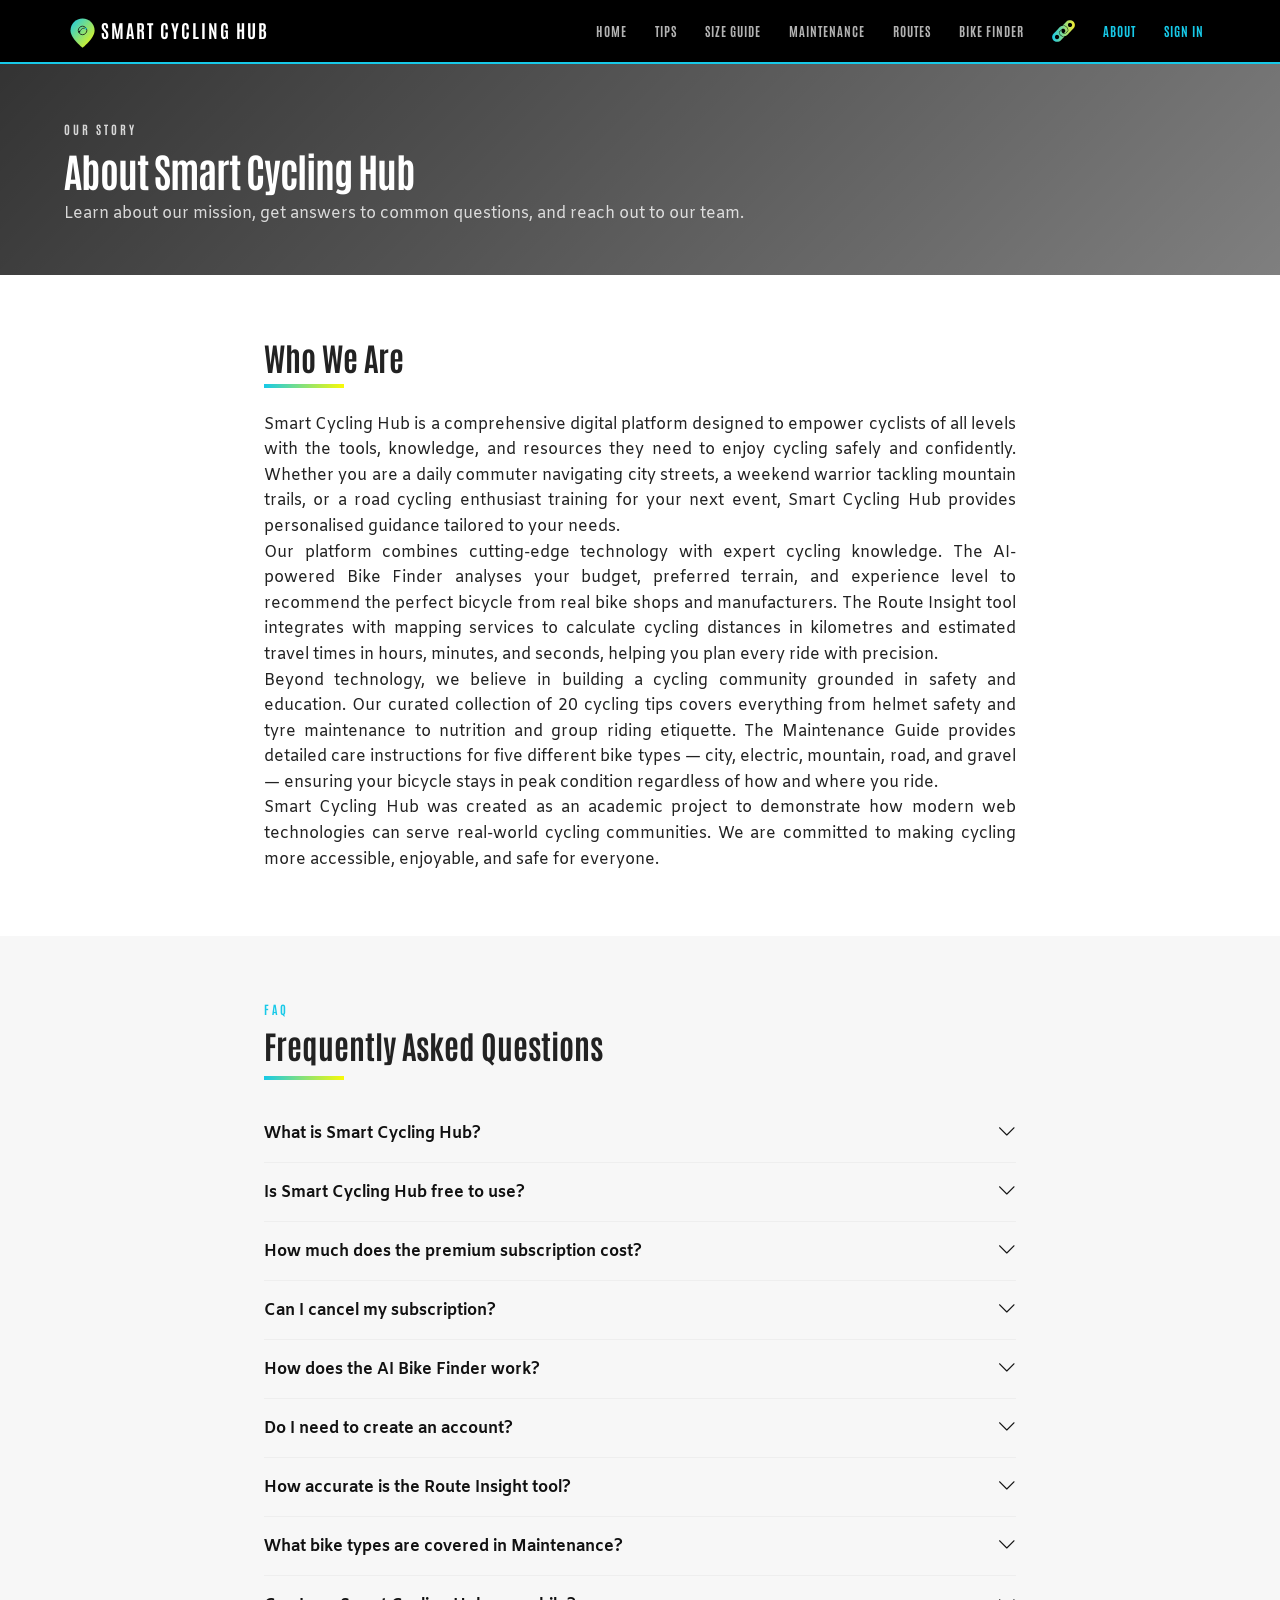
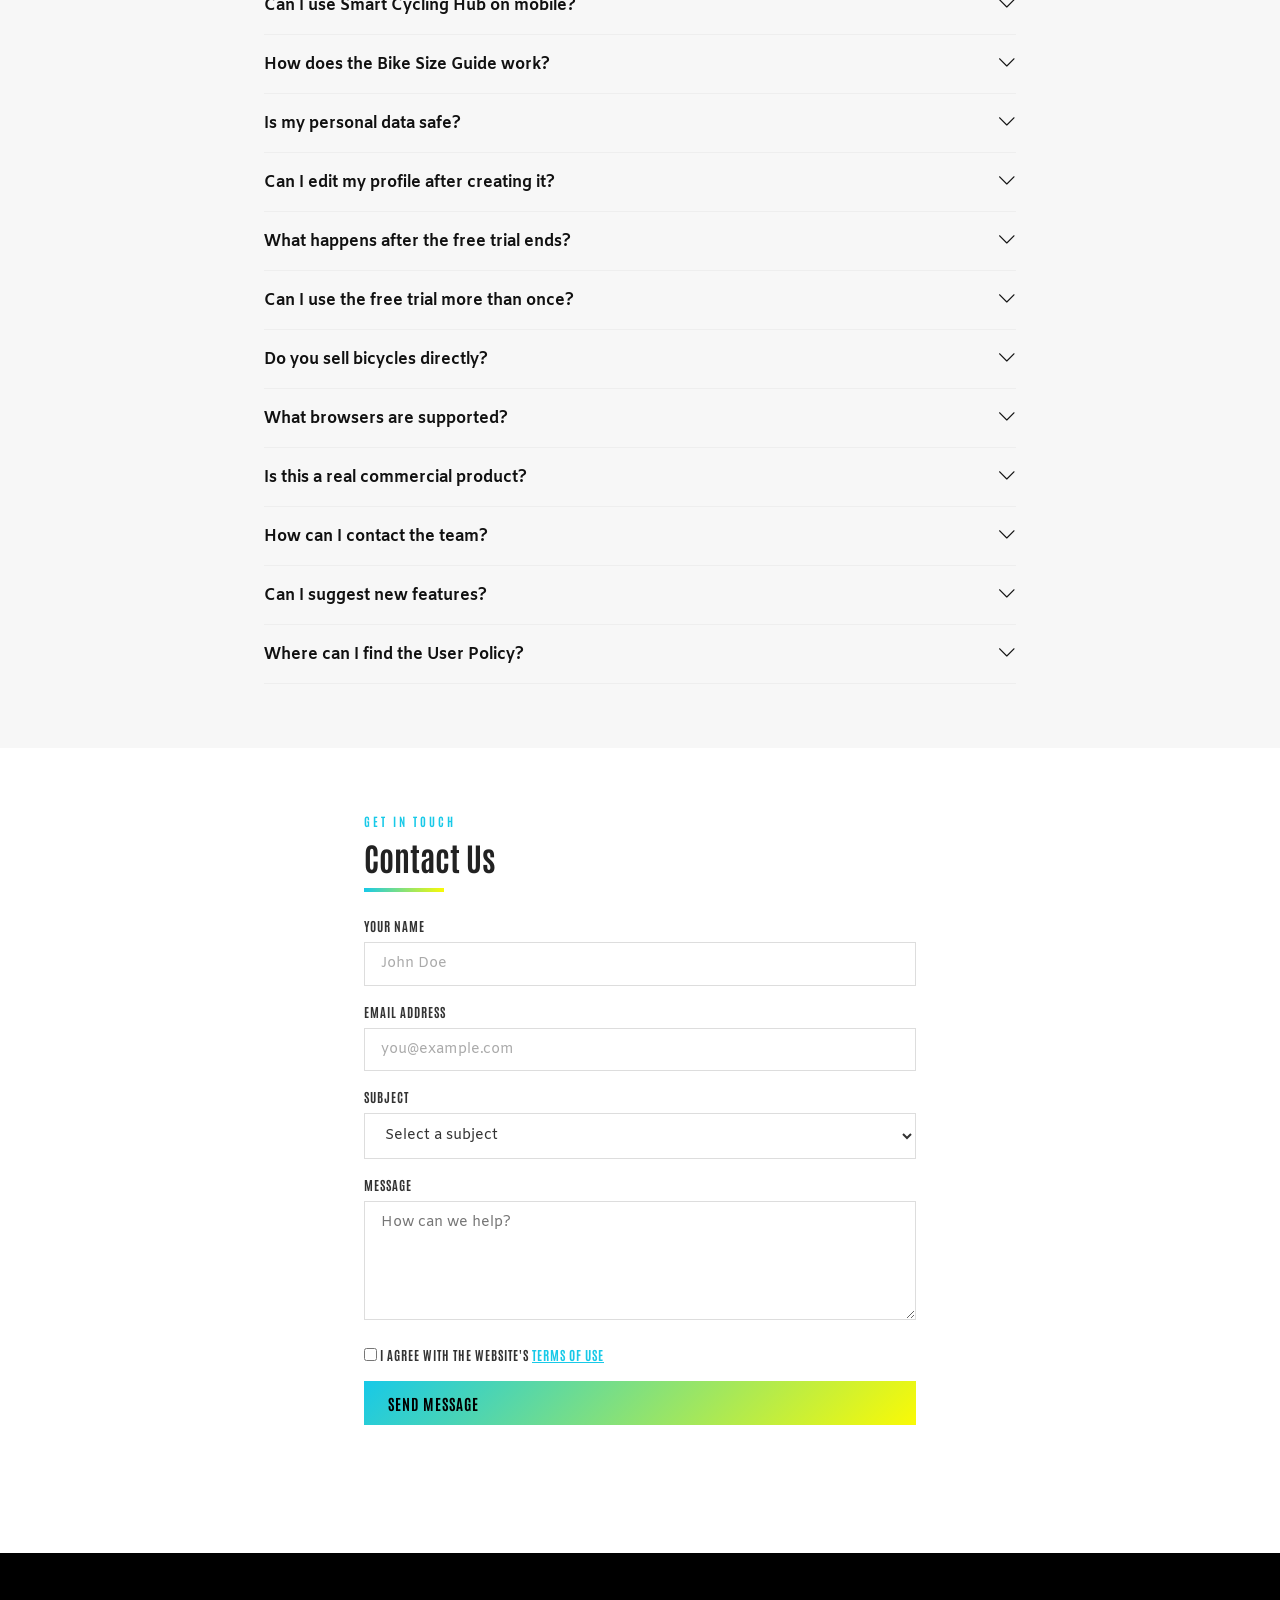
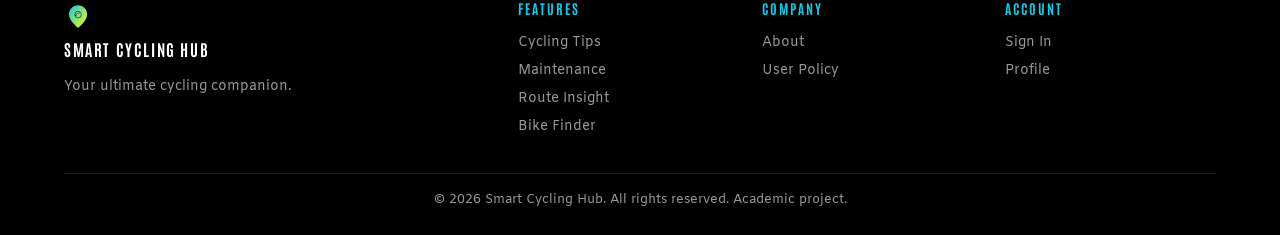
==== about.html @ a292ba19 "Add files via upload Initial site upload" ====
<!doctype html>
<html lang="en">
  <head>
    <meta charset="UTF-8" />
    <meta name="viewport" content="width=device-width, initial-scale=1.0" />
    <title>About — Smart Cycling Hub</title>
    <link rel="icon" type="image/svg+xml" href="logo.svg" />
    <link rel="preconnect" href="https://fonts.googleapis.com" />
    <link rel="preconnect" href="https://fonts.gstatic.com" crossorigin />
    <link
      href="https://fonts.googleapis.com/css2?family=Amiko:wght@400;600;700&family=Antonio:wght@400;700&display=swap"
      rel="stylesheet"
    />
    <link
      rel="stylesheet"
      href="https://cdn.jsdelivr.net/npm/bootstrap-icons@1.11.3/font/bootstrap-icons.min.css"
    />
    <link rel="stylesheet" href="style.css?v=9" />
  </head>
  <body>
    <a href="#main-content" class="skip-link">Skip to main content</a>
    <!-- Header -->
    <header>
      <div class="header-inner">
        <a href="index.html" class="logo"
          ><img src="logo.svg" alt="SCH" /><span>Smart Cycling Hub</span></a
        >
        <nav class="desktop-nav">
          <a href="index.html">Home</a>
          <a href="cycling-tips.html">Tips</a>
          <a href="bike-size-guide.html">Size Guide</a>
          <a href="maintenance.html">Maintenance</a>
          <a href="route-insight.html">Routes</a>
          <a href="bike-finder.html">Bike Finder</a>
                    <a
            href="chain-reaction.html"
            onclick="return requirePaid('chain-reaction.html');"
            ><img src="LogoCR.svg" alt="Chain Reaction" style="height: 22px; vertical-align: middle;"
          /></a>
          <a href="about.html" class="active">About</a>
          <a
            href="profile.html"
            class="auth-link show-signed-in" aria-label="Profile" title="Profile"
            ><i class="bi bi-person-circle" aria-hidden="true"></i
          ></a>
          <a href="signin.html" class="auth-link show-signed-out nav-signin"
            >Sign In</a
          >
          <button
            onclick="handleSignOut()"
            class="auth-link show-signed-in nav-signout"
          >
            Sign Out
          </button>
        </nav>
        <button class="mobile-toggle" onclick="toggleMobile()" aria-label="Open navigation menu" aria-expanded="false">
          <i class="bi bi-list" aria-hidden="true"></i>
        </button>
      </div>
      <div class="mobile-menu" id="mobileMenu">
        <a href="index.html">Home</a><a href="cycling-tips.html">Cycling Tips</a
        ><a href="bike-size-guide.html">Bike Size Guide</a>
        <a href="maintenance.html">Maintenance</a
        ><a href="route-insight.html">Route Insight</a
        ><a href="bike-finder.html">Bike Finder</a>
                <a
          href="chain-reaction.html"
          onclick="return requirePaid('chain-reaction.html');"
          >Chain Reaction</a
        >
        <a href="about.html">About</a><a href="policy.html">User Policy</a>
        <a href="profile.html" class="auth-link show-signed-in">Profile</a>
        <a href="signin.html" class="auth-link show-signed-out">Sign In</a>
        <button onclick="handleSignOut()" class="auth-link show-signed-in">
          Sign Out
        </button>
      </div>
    </header>

    <main id="main-content">

    <section
      class="page-hero"
      style="
        background-image: url(&quot;https://images.unsplash.com/photo-1530143584546-02191bc84eb5?w=1400&q=80&quot;);
      "
    >
      <div class="container">
        <p class="section-label">Our Story</p>
        <h1>About Smart Cycling Hub</h1>
        <p>
          Learn about our mission, get answers to common questions, and reach
          out to our team.
        </p>
      </div>
    </section>

    <!-- About Description -->
    <section class="section">
      <div class="container" style="max-width: 800px; text-align: justify">
        <h2 style="text-align: left">Who We Are</h2>
        <div class="stripe-bar" style="margin: 0 0 1.5rem"></div>
        <p>
          Smart Cycling Hub is a comprehensive digital platform designed to
          empower cyclists of all levels with the tools, knowledge, and
          resources they need to enjoy cycling safely and confidently. Whether
          you are a daily commuter navigating city streets, a weekend warrior
          tackling mountain trails, or a road cycling enthusiast training for
          your next event, Smart Cycling Hub provides personalised guidance
          tailored to your needs.
        </p>
        <p>
          Our platform combines cutting-edge technology with expert cycling
          knowledge. The AI-powered Bike Finder analyses your budget, preferred
          terrain, and experience level to recommend the perfect bicycle from
          real bike shops and manufacturers. The Route Insight tool integrates
          with mapping services to calculate cycling distances in kilometres and
          estimated travel times in hours, minutes, and seconds, helping you
          plan every ride with precision.
        </p>
        <p>
          Beyond technology, we believe in building a cycling community grounded
          in safety and education. Our curated collection of 20 cycling tips
          covers everything from helmet safety and tyre maintenance to nutrition
          and group riding etiquette. The Maintenance Guide provides detailed
          care instructions for five different bike types — city, electric,
          mountain, road, and gravel — ensuring your bicycle stays in peak
          condition regardless of how and where you ride.
        </p>
        <p>
          Smart Cycling Hub was created as an academic project to demonstrate
          how modern web technologies can serve real-world cycling communities.
          We are committed to making cycling more accessible, enjoyable, and
          safe for everyone.
        </p>
      </div>
    </section>

    <!-- FAQ -->
    <section class="section section-alt">
      <div class="container" style="max-width: 800px">
        <p class="section-label">FAQ</p>
        <h2>Frequently Asked Questions</h2>
        <div class="stripe-bar"></div>
        <div class="faq-list">
          <div class="faq-item">
            <button class="faq-q" onclick="toggleFaq(this)" aria-expanded="false">
              <span>What is Smart Cycling Hub?</span
              ><i class="bi bi-chevron-down" aria-hidden="true"></i>
            </button>
            <div class="faq-a">
              <p>
                Smart Cycling Hub is a comprehensive cycling platform that
                provides bike recommendations, route planning, maintenance
                guides, cycling tips, and a bike size guide — all in one place.
              </p>
            </div>
          </div>
          <div class="faq-item">
            <button class="faq-q" onclick="toggleFaq(this)" aria-expanded="false">
              <span>Is Smart Cycling Hub free to use?</span
              ><i class="bi bi-chevron-down" aria-hidden="true"></i>
            </button>
            <div class="faq-a">
              <p>
                Yes, core features like Cycling Tips, City/Commuter Maintenance,
                Route Insight, Bike Size Guide, and About are completely free.
                Premium features (AI Bike Finder and advanced Maintenance
                Guides) require a subscription or free trial.
              </p>
            </div>
          </div>
          <div class="faq-item">
            <button class="faq-q" onclick="toggleFaq(this)" aria-expanded="false">
              <span>How much does the premium subscription cost?</span
              ><i class="bi bi-chevron-down" aria-hidden="true"></i>
            </button>
            <div class="faq-a">
              <p>
                The premium subscription costs €10 per month. You can also start
                with a 7-day free trial. Cancel anytime.
              </p>
            </div>
          </div>
          <div class="faq-item">
            <button class="faq-q" onclick="toggleFaq(this)" aria-expanded="false">
              <span>Can I cancel my subscription?</span
              ><i class="bi bi-chevron-down" aria-hidden="true"></i>
            </button>
            <div class="faq-a">
              <p>
                Yes, you can cancel your subscription at any time from your
                Profile page. There are no cancellation fees or long-term
                commitments.
              </p>
            </div>
          </div>
          <div class="faq-item">
            <button class="faq-q" onclick="toggleFaq(this)" aria-expanded="false">
              <span>How does the AI Bike Finder work?</span
              ><i class="bi bi-chevron-down" aria-hidden="true"></i>
            </button>
            <div class="faq-a">
              <p>
                The AI Bike Finder asks about your budget range, preferred
                terrain, and experience level, then recommends bikes from real
                manufacturers and shops that match your criteria.
              </p>
            </div>
          </div>
          <div class="faq-item">
            <button class="faq-q" onclick="toggleFaq(this)" aria-expanded="false">
              <span>Do I need to create an account?</span
              ><i class="bi bi-chevron-down" aria-hidden="true"></i>
            </button>
            <div class="faq-a">
              <p>
                You can browse the Home page without an account, but signing in
                is required to access features like Cycling Tips, Route Insight,
                and the Bike Finder.
              </p>
            </div>
          </div>
          <div class="faq-item">
            <button class="faq-q" onclick="toggleFaq(this)" aria-expanded="false">
              <span>How accurate is the Route Insight tool?</span
              ><i class="bi bi-chevron-down" aria-hidden="true"></i>
            </button>
            <div class="faq-a">
              <p>
                Route Insight uses mapping APIs to calculate distances and
                estimated cycling times. Accuracy depends on the API provider
                and real-world conditions like traffic and terrain.
              </p>
            </div>
          </div>
          <div class="faq-item">
            <button class="faq-q" onclick="toggleFaq(this)" aria-expanded="false">
              <span>What bike types are covered in Maintenance?</span
              ><i class="bi bi-chevron-down" aria-hidden="true"></i>
            </button>
            <div class="faq-a">
              <p>
                We cover five bike types: City/Commuter, Electric, Mountain,
                Road, and Gravel. Each type has 10 specialised maintenance tips.
              </p>
            </div>
          </div>
          <div class="faq-item">
            <button class="faq-q" onclick="toggleFaq(this)" aria-expanded="false">
              <span>Can I use Smart Cycling Hub on mobile?</span
              ><i class="bi bi-chevron-down" aria-hidden="true"></i>
            </button>
            <div class="faq-a">
              <p>
                Yes, the website is fully responsive and works on smartphones,
                tablets, and desktop computers.
              </p>
            </div>
          </div>
          <div class="faq-item">
            <button class="faq-q" onclick="toggleFaq(this)" aria-expanded="false">
              <span>How does the Bike Size Guide work?</span
              ><i class="bi bi-chevron-down" aria-hidden="true"></i>
            </button>
            <div class="faq-a">
              <p>
                Enter your height in centimetres and select your bike type. The
                calculator recommends a frame size based on industry-standard
                sizing charts.
              </p>
            </div>
          </div>
          <div class="faq-item">
            <button class="faq-q" onclick="toggleFaq(this)" aria-expanded="false">
              <span>Is my personal data safe?</span
              ><i class="bi bi-chevron-down" aria-hidden="true"></i>
            </button>
            <div class="faq-a">
              <p>
                This is an academic project. Data is stored locally in your
                browser using localStorage. No data is sent to external servers.
              </p>
            </div>
          </div>
          <div class="faq-item">
            <button class="faq-q" onclick="toggleFaq(this)" aria-expanded="false">
              <span>Can I edit my profile after creating it?</span
              ><i class="bi bi-chevron-down" aria-hidden="true"></i>
            </button>
            <div class="faq-a">
              <p>
                Yes, visit your Profile page to edit your name, phone number,
                country, and payment details at any time.
              </p>
            </div>
          </div>
          <div class="faq-item">
            <button class="faq-q" onclick="toggleFaq(this)" aria-expanded="false">
              <span>What happens after the free trial ends?</span
              ><i class="bi bi-chevron-down" aria-hidden="true"></i>
            </button>
            <div class="faq-a">
              <p>
                After the 7-day trial, premium features will be locked unless
                you subscribe to the monthly plan.
              </p>
            </div>
          </div>
          <div class="faq-item">
            <button class="faq-q" onclick="toggleFaq(this)" aria-expanded="false">
              <span>Can I use the free trial more than once?</span
              ><i class="bi bi-chevron-down" aria-hidden="true"></i>
            </button>
            <div class="faq-a">
              <p>
                No, each email address can only activate one free trial. This is
                enforced to ensure fair usage.
              </p>
            </div>
          </div>
          <div class="faq-item">
            <button class="faq-q" onclick="toggleFaq(this)" aria-expanded="false">
              <span>Do you sell bicycles directly?</span
              ><i class="bi bi-chevron-down" aria-hidden="true"></i>
            </button>
            <div class="faq-a">
              <p>
                No, Smart Cycling Hub is an information and recommendation
                platform. We link to real bike shops and manufacturers where you
                can purchase bikes.
              </p>
            </div>
          </div>
          <div class="faq-item">
            <button class="faq-q" onclick="toggleFaq(this)" aria-expanded="false">
              <span>What browsers are supported?</span
              ><i class="bi bi-chevron-down" aria-hidden="true"></i>
            </button>
            <div class="faq-a">
              <p>
                Smart Cycling Hub works on all modern browsers including Chrome,
                Firefox, Safari, and Edge.
              </p>
            </div>
          </div>
          <div class="faq-item">
            <button class="faq-q" onclick="toggleFaq(this)" aria-expanded="false">
              <span>Is this a real commercial product?</span
              ><i class="bi bi-chevron-down" aria-hidden="true"></i>
            </button>
            <div class="faq-a">
              <p>
                No, Smart Cycling Hub is an academic project created for
                educational purposes. The subscription system is simulated and
                does not process real payments.
              </p>
            </div>
          </div>
          <div class="faq-item">
            <button class="faq-q" onclick="toggleFaq(this)" aria-expanded="false">
              <span>How can I contact the team?</span
              ><i class="bi bi-chevron-down" aria-hidden="true"></i>
            </button>
            <div class="faq-a">
              <p>
                Use the Contact Us form below to send us a message. You can also
                reach us via the email address listed on the form.
              </p>
            </div>
          </div>
          <div class="faq-item">
            <button class="faq-q" onclick="toggleFaq(this)" aria-expanded="false">
              <span>Can I suggest new features?</span
              ><i class="bi bi-chevron-down" aria-hidden="true"></i>
            </button>
            <div class="faq-a">
              <p>
                Absolutely! Use the Contact Us form to share your ideas and
                suggestions. We value community feedback.
              </p>
            </div>
          </div>
          <div class="faq-item">
            <button class="faq-q" onclick="toggleFaq(this)" aria-expanded="false">
              <span>Where can I find the User Policy?</span
              ><i class="bi bi-chevron-down" aria-hidden="true"></i>
            </button>
            <div class="faq-a">
              <p>
                Visit the <a href="policy.html">User Policy</a> page for our
                complete terms of use, privacy practices, and community
                guidelines.
              </p>
            </div>
          </div>
        </div>
      </div>
    </section>

    <!-- Contact Us -->
    <section class="section" id="contact">
      <div class="container" style="max-width: 600px">
        <p class="section-label">Get in Touch</p>
        <h2>Contact Us</h2>
        <div class="stripe-bar"></div>
        <div class="form-light" style="margin-top: 1.5rem">
          <form id="contactForm" action="https://formsubmit.co/ferbreaco@gmail.com" method="POST" novalidate onsubmit="handleContact(event)">
            <!-- FormSubmit configuration -->
            <input type="hidden" name="_subject" value="New Contact Form Submission — Smart Cycling Hub">
            <input type="hidden" name="_captcha" value="true">
            <input type="hidden" name="_template" value="table">
            <input type="hidden" name="_next" id="formNextUrl">
            <input type="text" name="_honey" style="display:none">

            <div class="form-group">
              <label for="contactName">Your Name</label>
              <input
                type="text"
                id="contactName" aria-required="true" aria-describedby="contactNameError"
                name="name"
                placeholder="John Doe"
                required
                aria-required="true"
              />
              <span class="field-error" id="contactNameError" role="alert"></span>
            </div>
            <div class="form-group">
              <label for="contactEmail">Email Address</label>
              <input
                type="email"
                id="contactEmail" aria-required="true" aria-describedby="contactEmailError"
                name="email"
                placeholder="you@example.com"
                required
                aria-required="true"
              />
              <span class="field-error" id="contactEmailError" role="alert"></span>
            </div>
            <div class="form-group">
              <label for="contactSubject">Subject</label>
              <select
                id="contactSubject" aria-required="true" aria-describedby="contactSubjectError"
                name="subject"
                required
                aria-required="true"
              >
                <option value="" disabled selected>Select a subject</option>
                <option value="General Inquiry">General Inquiry</option>
                <option value="Support">Support</option>
                <option value="Feedback">Feedback</option>
                <option value="Collaboration">Collaboration</option>
                <option value="Other">Other</option>
              </select>
              <span class="field-error" id="contactSubjectError" role="alert"></span>
            </div>
            <div class="form-group">
              <label for="contactMsg">Message</label>
              <textarea
                id="contactMsg" aria-required="true" aria-describedby="contactMsgError"
                name="message"
                rows="5"
                placeholder="How can we help?"
                required
                aria-required="true"
              ></textarea>
              <span class="field-error" id="contactMsgError" role="alert"></span>
            </div>
            <div class="form-group checkbox-group">
              <label class="checkbox-label" for="contactTerms">
                <input
                  type="checkbox"
                  id="contactTerms" aria-required="true" aria-describedby="contactTermsError"
                  required
                  aria-required="true"
                />
                <span>I agree with the website's <a href="policy.html" target="_blank">Terms of Use</a></span>
              </label>
              <span class="field-error" id="contactTermsError" role="alert"></span>
            </div>
            <button type="submit" class="btn btn-gradient" style="width: 100%">
              Send Message
            </button>
          </form>
          <div
            id="contactSuccess"
            style="
              display: none;
              text-align: center;
              padding: 2rem;
              color: #17c9e8;
            "
          >
            <i class="bi bi-check-circle" style="font-size: 2.5rem"></i>
            <p style="margin-top: 0.5rem">
              Thank you! Your message has been sent.
            </p>
          </div>
        </div>
      </div>
    </section>

    </main>

    <!-- Footer -->
    <footer>
      <div class="container">
        <div class="footer-grid">
          <div class="footer-brand">
            <img src="logo.svg" alt="SCH" style="height: 28px" /><a href="index.html" style="text-decoration: none;"><span
              style="
                font-family: &quot;Antonio&quot;, sans-serif;
                font-weight: 700;
                font-size: 1rem;
                letter-spacing: 0.1em;
                color: #fff;
              "
              >SMART CYCLING HUB</span
            ></a>
            <p>Your ultimate cycling companion.</p>
          </div>
          <div class="footer-col">
            <h4>Features</h4>
            <a href="cycling-tips.html">Cycling Tips</a
            ><a href="maintenance.html">Maintenance</a
            ><a href="route-insight.html">Route Insight</a
            ><a href="bike-finder.html">Bike Finder</a>
          </div>
          <div class="footer-col">
            <h4>Company</h4>
            <a href="about.html">About</a><a href="policy.html">User Policy</a>
          </div>
          <div class="footer-col">
            <h4>Account</h4>
            <a href="signin.html">Sign In</a><a href="profile.html">Profile</a>
          </div>
        </div>
        <div class="footer-bottom">
          &copy; 2026 Smart Cycling Hub. All rights reserved. Academic project.
        </div>
      </div>
    </footer>

    <script src="script.js?v=9"></script>
    <script>
      // Set the FormSubmit _next redirect URL dynamically
      (function() {
        var nextField = document.getElementById('formNextUrl');
        if (nextField) {
          nextField.value = window.location.href.replace(/#.*$/, '') + '#contact';
        }

        // Real-time inline validation: clear error on input
        var contactForm = document.getElementById('contactForm');
        if (contactForm) {
          contactForm.addEventListener('input', function(e) {
            var group = e.target.closest('.form-group');
            if (group && group.classList.contains('has-error')) {
              group.classList.remove('has-error');
              var errSpan = group.querySelector('.field-error');
              if (errSpan) errSpan.textContent = '';
            }
          });
          contactForm.addEventListener('change', function(e) {
            var group = e.target.closest('.form-group');
            if (group && group.classList.contains('has-error')) {
              group.classList.remove('has-error');
              var errSpan = group.querySelector('.field-error');
              if (errSpan) errSpan.textContent = '';
            }
          });
        }
      })();
    </script>
  </body>
</html>
---- style.css ----
/* ============================================================
   Smart Cycling Hub — style.css
   Multi-page static site — works with file:// and Live Server
   ============================================================ */

/* ---------- Reset & Base ---------- */
*, *::before, *::after { box-sizing: border-box; margin: 0; padding: 0; }
html { scroll-behavior: smooth; }
body {
  font-family: 'Amiko', sans-serif;
  color: #222;
  background: #fff;
  line-height: 1.6;
  -webkit-font-smoothing: antialiased;
}
a { color: #17C9E8; text-decoration: none; }
a:hover { text-decoration: underline; }
img { max-width: 100%; height: auto; display: block; }
h1, h2, h3, h4 { font-family: 'Antonio', sans-serif; font-weight: 700; line-height: 1.15; }
h1 { font-size: 3rem; letter-spacing: -1px; }
h2 { font-size: 2rem; margin-bottom: 0.5rem; }
h3 { font-size: 1.3rem; }
ul, ol { list-style: none; }

/* ---------- Container ---------- */
.container { max-width: 1200px; margin: 0 auto; padding: 0 1.5rem; }

/* ---------- Section Label ---------- */
.section-label {
  font-family: 'Antonio', sans-serif;
  font-size: 0.75rem;
  font-weight: 700;
  letter-spacing: 3px;
  text-transform: uppercase;
  color: #17C9E8;
  margin-bottom: 0.5rem;
}

/* ---------- Stripe Bar ---------- */
.stripe-bar {
  width: 80px; height: 4px;
  background: linear-gradient(90deg, #17C9E8, #FAFA05);
  margin: 0.75rem 0 1.5rem;
}

/* ---------- Buttons ---------- */
.btn {
  display: inline-flex; align-items: center; gap: 0.5rem;
  padding: 0.75rem 1.5rem;
  font-family: 'Antonio', sans-serif;
  font-size: 0.95rem; font-weight: 700;
  letter-spacing: 1px; text-transform: uppercase;
  border: none; cursor: pointer;
  transition: transform 0.2s, box-shadow 0.2s;
}
.btn:hover { transform: translateY(-2px); box-shadow: 0 6px 20px rgba(0,0,0,0.15); text-decoration: none; }
.btn-primary { background: #000; color: #fff; }
.btn-gradient { background: linear-gradient(135deg, #17C9E8, #FAFA05); color: #000; }
.btn-outline { background: transparent; color: #fff; border: 2px solid #fff; }
.btn-outline-dark { background: transparent; color: #000; border: 2px solid #000; }
.btn-sm { padding: 0.5rem 1rem; font-size: 0.85rem; }
.hidden { display: none !important; }

/* ---------- Header ---------- */
header {
  background: #000;
  position: sticky; top: 0; z-index: 1000;
  border-bottom: 2px solid #17C9E8;
}
.header-inner {
  display: flex; align-items: center; justify-content: space-between;
  padding: 0.75rem 1.5rem;
  max-width: 1200px; margin: 0 auto;
}
.logo { display: flex; align-items: center; gap: 0.25rem; text-decoration: none; }
.logo:hover { text-decoration: none; }
.logo img { height: 36px; width: auto; flex-shrink: 0; }
.logo span {
  font-family: 'Antonio', sans-serif;
  font-size: 1.15rem; font-weight: 700;
  color: #fff; letter-spacing: 2px; text-transform: uppercase;
  white-space: nowrap;
}

/* Desktop Nav */
.desktop-nav { display: flex; align-items: center; gap: 0.25rem; }
.desktop-nav a, .desktop-nav button {
  font-family: 'Antonio', sans-serif;
  font-size: 0.8rem; font-weight: 700;
  letter-spacing: 1px; text-transform: uppercase;
  color: rgba(255,255,255,0.7);
  padding: 0.5rem 0.75rem;
  background: none; border: none; cursor: pointer;
  transition: color 0.2s;
  text-decoration: none;
}
.desktop-nav a:hover, .desktop-nav button:hover,
.desktop-nav a.active { color: #17C9E8; text-decoration: none; }
.nav-signout { color: #FAFA05 !important; }
.nav-signin { color: #17C9E8 !important; }

/* ---- Header Nav Avatar ---- */
.nav-avatar {
  display: inline-flex;
  align-items: center;
  justify-content: center;
  width: 30px;
  height: 30px;
  border-radius: 50%;
  overflow: hidden;
  vertical-align: middle;
  flex-shrink: 0;
}
.nav-avatar img {
  width: 100%;
  height: 100%;
  object-fit: cover;
  display: block;
}
.nav-avatar-initial {
  display: flex;
  align-items: center;
  justify-content: center;
  width: 100%;
  height: 100%;
  background: linear-gradient(135deg, #17C9E8, #0fa0b8);
  color: #fff;
  font-family: 'Antonio', sans-serif;
  font-size: 0.85rem;
  font-weight: 700;
  line-height: 1;
  user-select: none;
}

/* ---- Profile Page Avatar ---- */
.profile-avatar-section {
  display: flex;
  flex-direction: column;
  align-items: center;
  margin-bottom: 1.5rem;
}
.profile-avatar-large {
  width: 110px;
  height: 110px;
  border-radius: 50%;
  overflow: hidden;
  background: #e0e0e0;
  display: flex;
  align-items: center;
  justify-content: center;
  border: 3px solid #17C9E8;
  box-shadow: 0 4px 16px rgba(23,201,232,0.2);
}
.profile-avatar-large .profile-avatar-img {
  width: 100%;
  height: 100%;
  object-fit: cover;
  display: block;
}
.profile-avatar-large .profile-avatar-initial {
  display: flex;
  align-items: center;
  justify-content: center;
  width: 100%;
  height: 100%;
  background: linear-gradient(135deg, #17C9E8, #0fa0b8);
  color: #fff;
  font-family: 'Antonio', sans-serif;
  font-size: 2.8rem;
  font-weight: 700;
  line-height: 1;
  user-select: none;
}
.profile-avatar-actions {
  display: flex;
  gap: 0.5rem;
  margin-top: 0.75rem;
  flex-wrap: wrap;
  justify-content: center;
}
.profile-avatar-actions .btn {
  font-size: 0.8rem;
  padding: 0.4rem 0.9rem;
}
.profile-avatar-actions .btn:focus-visible {
  outline: 3px solid #17C9E8;
  outline-offset: 2px;
}

/* Mobile Nav */
.mobile-toggle {
  display: none;
  background: none; border: none; color: #fff;
  font-size: 1.5rem; cursor: pointer;
}
.mobile-menu {
  display: none;
  position: fixed; top: 60px; left: 0; right: 0; bottom: 0;
  background: rgba(0,0,0,0.97);
  flex-direction: column; padding: 2rem;
  z-index: 999;
}
.mobile-menu.open { display: flex; }
.mobile-menu a, .mobile-menu button {
  font-family: 'Antonio', sans-serif;
  font-size: 1.1rem; font-weight: 700;
  color: rgba(255,255,255,0.8);
  padding: 0.75rem 0;
  background: none; border: none; cursor: pointer;
  text-align: left; text-decoration: none;
  border-bottom: 1px solid rgba(255,255,255,0.1);
}
.mobile-menu a:hover, .mobile-menu button:hover { color: #17C9E8; }

@media (max-width: 900px) {
  .desktop-nav { display: none; }
  .mobile-toggle { display: block; }
  .logo { gap: 0.2rem; }
  .logo img { height: 34px; }
  .logo span { font-size: 1rem; letter-spacing: 1.5px; }
}
@media (max-width: 400px) {
  .logo { gap: 0.15rem; }
  .logo img { height: 28px; }
  .logo span { font-size: 0.85rem; letter-spacing: 1px; }
}

/* ---------- Hero ---------- */
.hero {
  position: relative;
  padding: 6rem 0;
  background-size: cover;
  background-position: center;
  color: #fff;
}
.hero::before {
  content: '';
  position: absolute; inset: 0;
  background: linear-gradient(135deg, rgba(0,0,0,0.75), rgba(0,0,0,0.4));
}
.hero .container { position: relative; z-index: 1; }
.hero h1 { font-size: 3.5rem; max-width: 700px; }
.hero p { font-size: 1.1rem; max-width: 600px; margin: 1rem 0 2rem; color: rgba(255,255,255,0.85); }
.hero-buttons { display: flex; flex-wrap: wrap; gap: 1rem; }

/* ---------- Page Hero (smaller) ---------- */
.page-hero {
  position: relative;
  padding: 3rem 0;
  background-size: cover;
  background-position: center;
  color: #fff;
}
.page-hero::before {
  content: '';
  position: absolute; inset: 0;
  background: linear-gradient(135deg, rgba(0,0,0,0.8), rgba(0,0,0,0.5));
}
.page-hero .container { position: relative; z-index: 1; }
.page-hero h1 { font-size: 2.5rem; }
.page-hero p { color: rgba(255,255,255,0.8); margin-top: 0.5rem; }

/* ---------- Footer ---------- */
footer {
  background: #000; color: rgba(255,255,255,0.6);
  padding: 3rem 0 1.5rem;
  margin-top: 4rem;
}
.footer-grid {
  display: grid;
  grid-template-columns: 2fr 1fr 1fr 1fr;
  gap: 2rem;
  margin-bottom: 2rem;
}
.footer-brand { display: flex; flex-direction: column; align-items: flex-start; gap: 0.25rem; }
.footer-brand img { height: 28px; }
.footer-brand span { display: block; margin-top: 0.25rem; }
.footer-brand p { margin-top: 0.5rem; font-size: 0.85rem; line-height: 1.7; }
.footer-col h4 {
  font-family: 'Antonio', sans-serif;
  font-size: 0.85rem; letter-spacing: 2px;
  text-transform: uppercase; color: #17C9E8;
  margin-bottom: 0.75rem;
}
.footer-col a {
  display: block; color: rgba(255,255,255,0.6);
  font-size: 0.85rem; padding: 0.2rem 0;
}
.footer-col a:hover { color: #17C9E8; }
.footer-bottom {
  border-top: 1px solid rgba(255,255,255,0.1);
  padding-top: 1rem;
  font-size: 0.8rem;
  text-align: center;
}

@media (max-width: 767px) {
  .footer-grid { grid-template-columns: 1fr; }
}

/* ---------- Forms ---------- */
.form-group { margin-bottom: 1rem; }
.form-group label {
  display: block;
  font-family: 'Antonio', sans-serif;
  font-size: 0.8rem; font-weight: 700;
  letter-spacing: 1px; text-transform: uppercase;
  color: #fff;
  margin-bottom: 0.35rem;
}
.form-group input, .form-group select, .form-group textarea {
  width: 100%;
  padding: 0.7rem 1rem;
  font-family: 'Amiko', sans-serif;
  font-size: 0.9rem;
  border: 1px solid rgba(255,255,255,0.2);
  background: rgba(255,255,255,0.1);
  color: #fff;
  transition: border-color 0.2s;
}
.form-group input:focus, .form-group select:focus, .form-group textarea:focus {
  outline: none;
  border-color: #17C9E8;
}
.form-group input::placeholder { color: rgba(255,255,255,0.4); }
.form-group select option { background: #111; color: #fff; }

/* Light form variant */
.form-light .form-group label { color: #333; }
.form-light .form-group input,
.form-light .form-group select,
.form-light .form-group textarea {
  background: #fff; color: #333; border: 1px solid #ddd;
}
.form-light .form-group input:focus,
.form-light .form-group select:focus,
.form-light .form-group textarea:focus { border-color: #17C9E8; }
.form-light .form-group input::placeholder { color: #aaa; }

/* ---------- Password Toggle ---------- */
.password-wrapper {
  position: relative;
  display: flex;
  align-items: center;
}
.password-wrapper input {
  flex: 1;
  padding-right: 2.8rem;
}
.password-toggle {
  position: absolute;
  right: 0.6rem;
  top: 50%;
  transform: translateY(-50%);
  background: none;
  border: none;
  color: rgba(255,255,255,0.6);
  cursor: pointer;
  padding: 0.25rem;
  font-size: 1.1rem;
  line-height: 1;
  display: flex;
  align-items: center;
  justify-content: center;
}
.password-toggle:hover { color: #fff; }

/* ---------- Section ---------- */
.section { padding: 4rem 0; }
.section-alt { background: #f7f7f7; }

/* ---------- Sign In Page ---------- */
.signin-page {
  min-height: 100vh;
  display: grid;
  grid-template-columns: 1fr 1fr;
}
.signin-col {
  position: relative;
  display: flex; align-items: center; justify-content: center;
  padding: 3rem 2rem;
  background-size: cover; background-position: center;
}
.signin-col::before {
  content: '';
  position: absolute; inset: 0;
  background: rgba(0,0,0,0.7);
}
.signin-col .form-box {
  position: relative; z-index: 1;
  width: 100%; max-width: 400px;
}
.signin-col h2 { color: #fff; font-size: 2rem; margin-bottom: 0.25rem; }
.signin-col .subtitle { color: rgba(255,255,255,0.6); font-size: 0.9rem; margin-bottom: 1.5rem; }

/* White card panel behind sign-in form content */
.signin-col .form-box {
  background: rgba(255, 255, 255, 0.97);
  padding: 2.5rem 2rem;
  border-radius: 6px;
  box-shadow: 0 8px 32px rgba(0, 0, 0, 0.18);
}
.signin-col h2 { color: #111; }
.signin-col .subtitle { color: #555; }
.signin-col .form-box .form-group label { color: #333; }
.signin-col .form-box .form-group input {
  background: #fff;
  color: #333;
  border: 1px solid #ddd;
}
.signin-col .form-box .form-group input::placeholder { color: #aaa; }
.signin-col .form-box .form-group input:focus { border-color: #17C9E8; }
.signin-col .form-box .password-toggle { color: #888; }
.signin-col .form-box .password-toggle:hover { color: #333; }
.signin-col .form-box .social-divider::before,
.signin-col .form-box .social-divider::after {
  background: #ddd;
}
.signin-col .form-box .social-divider span { color: #888; }
.signin-col .form-box .social-btn {
  border: 1px solid #ddd;
  background: #f9f9f9;
  color: #333;
}
.signin-col .form-box .social-google:hover { background: rgba(66,133,244,0.1); border-color: #4285F4; }
.signin-col .form-box .social-facebook:hover { background: rgba(24,119,242,0.1); border-color: #1877F2; }
.signin-col .form-box .social-instagram:hover { background: rgba(214,36,159,0.1); border-color: #D6249F; }
.signin-col .form-box p a { color: #17C9E8; }

@media (max-width: 767px) {
  .signin-page { grid-template-columns: 1fr; }
}

/* ---------- Profile Card ---------- */
.profile-card {
  background: #f9f9f9; border: 1px solid #eee;
  padding: 1.5rem; margin-bottom: 1.5rem;
}
.profile-card label {
  font-family: 'Antonio', sans-serif;
  font-size: 0.75rem; font-weight: 700;
  letter-spacing: 1px; text-transform: uppercase;
  color: #888; margin-top: 1rem; display: block;
}
.profile-card label:first-child { margin-top: 0; }
.profile-card .value { font-size: 1rem; color: #222; padding: 0.25rem 0; }
.profile-card input, .profile-card select {
  width: 100%; padding: 0.6rem 0.75rem;
  border: 1px solid #ddd; font-family: 'Amiko', sans-serif;
  font-size: 0.9rem; margin-top: 0.25rem;
}
.profile-card input:focus, .profile-card select:focus {
  outline: none; border-color: #17C9E8;
}
.profile-actions { margin-top: 1.5rem; display: flex; gap: 0.75rem; }

/* Subscription box */
.sub-box {
  background: #000; color: #fff; padding: 1.5rem; margin-top: 1.5rem;
}
.sub-box h3 { color: #17C9E8; margin-bottom: 0.5rem; }
.sub-status {
  display: inline-block; padding: 0.25rem 0.75rem;
  font-family: 'Antonio', sans-serif; font-size: 0.85rem;
  font-weight: 700; letter-spacing: 1px;
}
.sub-free { background: #333; color: #aaa; }
.sub-trial { background: linear-gradient(135deg, #17C9E8, #FAFA05); color: #000; }
.sub-subscribed { background: #17C9E8; color: #000; }

/* ---------- Subscription Modal ---------- */
.modal-overlay {
  display: none;
  position: fixed; inset: 0;
  background: rgba(0,0,0,0.7);
  z-index: 2000;
  align-items: center; justify-content: center;
}
.modal-overlay.open { display: flex; }
.modal-box {
  background: #fff; padding: 2.5rem;
  max-width: 550px; width: 90%;
  position: relative;
  max-height: 90vh; overflow-y: auto;
}
.modal-close {
  position: absolute; top: 1rem; right: 1rem;
  background: none; border: none; font-size: 1.5rem;
  cursor: pointer; color: #888;
}
.modal-box h2 { text-align: center; margin-bottom: 0.5rem; }
.modal-box .stripe-bar { margin: 0.5rem auto 1.5rem; }
.plan-cards { display: grid; grid-template-columns: 1fr 1fr; gap: 1rem; margin-top: 1rem; }
.plan-card {
  border: 2px solid #eee; padding: 1.5rem; text-align: center;
  transition: border-color 0.2s, transform 0.2s;
}
.plan-card:hover { border-color: #17C9E8; transform: translateY(-3px); }
.plan-card h3 { font-size: 1.1rem; margin-bottom: 0.5rem; }
.plan-card .price { font-size: 1.8rem; font-weight: 700; font-family: 'Antonio', sans-serif; color: #000; }
.plan-card .price span { font-size: 0.9rem; font-weight: 400; color: #888; }
.plan-card p { color: #666; font-size: 0.85rem; margin: 0.5rem 0 1rem; }
.modal-note { text-align: center; color: #888; font-size: 0.8rem; margin-top: 1rem; }

@media (max-width: 575px) {
  .plan-cards { grid-template-columns: 1fr; }
}

/* ---------- Feature Cards (Home) ---------- */
.features-grid {
  display: grid;
  grid-template-columns: repeat(auto-fill, minmax(260px, 1fr));
  gap: 1.25rem;
}
.feature-card {
  background: #fff; border: 1px solid #eee;
  padding: 1.5rem; cursor: pointer;
  transition: transform 0.2s, box-shadow 0.2s;
  position: relative;
}
.feature-card:hover { transform: translateY(-4px); box-shadow: 0 8px 24px rgba(0,0,0,0.08); }
.feature-card h3 { margin-bottom: 0.4rem; }
.feature-card p { color: #666; font-size: 0.88rem; }
.feature-card .premium-badge {
  position: absolute; top: 0.75rem; right: 0.75rem;
  background: linear-gradient(135deg, #17C9E8, #FAFA05);
  color: #000; font-family: 'Antonio', sans-serif;
  font-size: 0.7rem; font-weight: 700;
  letter-spacing: 1px; padding: 0.2rem 0.5rem;
}
.feature-icon {
  width: 48px; height: 48px;
  display: flex; align-items: center; justify-content: center;
  background: linear-gradient(135deg, #17C9E8, #FAFA05);
  color: #000;
  font-size: 1.3rem; margin-bottom: 0.75rem;
}

/* ---------- Tips Grid ---------- */
.tips-grid { display: grid; grid-template-columns: repeat(auto-fill, minmax(280px, 1fr)); gap: 1.25rem; }
.tip-card {
  background: #fff; border: 1px solid #eee; padding: 1.25rem;
  transition: transform 0.2s, box-shadow 0.2s;
}
.tip-card:hover { transform: translateY(-3px); box-shadow: 0 8px 20px rgba(0,0,0,0.08); }
.tip-number {
  display: inline-flex; align-items: center; justify-content: center;
  width: 32px; height: 32px;
  background: linear-gradient(135deg, #17C9E8, #FAFA05);
  font-family: 'Antonio', sans-serif;
  font-weight: 700; font-size: 0.9rem;
  margin-bottom: 0.75rem;
}
.tip-card h3 { font-size: 1.1rem; margin-bottom: 0.4rem; }
.tip-card p { color: #666; font-size: 0.88rem; }

/* ---------- Size Tables ---------- */
.size-tables { margin-top: 2rem; }
.size-tables h3 { margin: 1.5rem 0 0.75rem; }
.size-table { width: 100%; border-collapse: collapse; margin-bottom: 1rem; }
.size-table th { background: #000; color: #fff; padding: 0.6rem 1rem; text-align: left; font-size: 0.85rem; }
.size-table td { padding: 0.6rem 1rem; border-bottom: 1px solid #eee; font-size: 0.9rem; }
.size-table tr:hover td { background: #f5f5f5; }

/* ---------- Bike Size Guide Tool ---------- */
.size-tool { max-width: 500px; margin: 2rem auto; padding: 2rem; background: #f9f9f9; border: 1px solid #eee; }
.size-result {
  margin-top: 1.5rem; padding: 1.5rem;
  background: #000; color: #fff; text-align: center;
}
.size-result h3 { color: #17C9E8; margin-bottom: 0.25rem; }
.size-result .frame-size { font-family: 'Antonio', sans-serif; font-size: 2.5rem; color: #FAFA05; }

/* ---------- Maintenance Tabs ---------- */
.maint-tabs { display: flex; flex-wrap: wrap; gap: 0.5rem; margin-bottom: 2rem; }
.maint-tab {
  padding: 0.6rem 1.2rem; font-size: 0.85rem; font-weight: 700;
  background: #eee; color: #555; border: none; cursor: pointer;
  transition: background 0.2s, color 0.2s;
  font-family: 'Antonio', sans-serif; letter-spacing: 1px; text-transform: uppercase;
}
.maint-tab.active { background: #000; color: #17C9E8; }
.maint-tab:hover { background: #ddd; }
.maint-tab.active:hover { background: #000; }
.maint-panel { display: none; }
.maint-panel.active { display: block; }
.maint-list { list-style: none; counter-reset: maint; }
.maint-list li {
  counter-increment: maint;
  padding: 1rem 0;
  border-bottom: 1px solid #eee;
  display: flex; gap: 1rem; align-items: flex-start;
}
.maint-list li::before {
  content: counter(maint, decimal-leading-zero);
  font-family: 'Antonio', sans-serif;
  font-size: 1.5rem; font-weight: 700;
  color: #17C9E8; min-width: 36px;
}
.maint-list li strong { display: block; margin-bottom: 0.2rem; }
.maint-list li span { color: #666; font-size: 0.9rem; }
.maint-lock-overlay {
  text-align: center; padding: 3rem 1rem;
  background: #f9f9f9; border: 1px solid #eee;
}
.maint-lock-overlay p { color: #666; margin-bottom: 1rem; }

/* ---------- Bike Finder ---------- */
.finder-form { max-width: 600px; margin: 0 auto 2rem; padding: 2rem; background: #f9f9f9; border: 1px solid #eee; }
.finder-form .form-group label { color: #333; }
.finder-form .form-group select { background: #fff; color: #333; border: 1px solid #ddd; }
.finder-results { display: grid; grid-template-columns: repeat(auto-fill, minmax(280px, 1fr)); gap: 1.25rem; }
.bike-results-grid { display: grid; grid-template-columns: repeat(auto-fill, minmax(280px, 1fr)); gap: 1.5rem; }
.bike-card { background: #fff; border: 1px solid #eee; overflow: hidden; transition: transform 0.2s, box-shadow 0.2s; border-radius: 8px; }
.bike-card:hover { transform: translateY(-3px); box-shadow: 0 8px 20px rgba(0,0,0,0.08); }
.bike-card img { width: 100%; height: 200px; object-fit: cover; background: #f0f0f0; }
.bike-card-body { padding: 1rem; }
.bike-card h3 { font-size: 1rem; margin-bottom: 0.25rem; }
.bike-card .bike-price { color: #17C9E8; font-family: 'Antonio', sans-serif; font-size: 1.2rem; font-weight: 700; }
.bike-card .bike-shop { color: #888; font-size: 0.8rem; margin-top: 0.25rem; }
.bike-card a { display: inline-block; margin-top: 0.75rem; font-size: 0.85rem; font-weight: 700; color: #17C9E8; }

/* ---------- Route Insight ---------- */
.route-form { display: flex; flex-wrap: wrap; gap: 1rem; margin-bottom: 1.5rem; }
.route-form input { flex: 1; min-width: 200px; padding: 0.7rem 1rem; border: 1px solid #ddd; font-family: 'Amiko', sans-serif; }
.route-form input:focus { outline: none; border-color: #17C9E8; }
#map-container { width: 100%; height: 450px; background: #eee; border: 1px solid #ddd; margin-bottom: 1.5rem; }
.route-stats { display: grid; grid-template-columns: repeat(auto-fit, minmax(200px, 1fr)); gap: 1rem; }
.stat-card { background: #000; color: #fff; padding: 1.25rem; text-align: center; }
.stat-card .stat-value { font-family: 'Antonio', sans-serif; font-size: 2rem; color: #17C9E8; }
.stat-card .stat-label { font-size: 0.8rem; color: #aaa; margin-top: 0.25rem; }
.route-insight-text { margin-top: 1rem; padding: 1rem; background: #f9f9f9; border-left: 4px solid #17C9E8; font-size: 0.95rem; }
.stat-box { background: #000; color: #fff; padding: 1.25rem; text-align: center; border-radius: 8px; }
.stat-box .stat-value { font-family: 'Antonio', sans-serif; font-size: 1.8rem; color: #17C9E8; }
.stat-box .stat-label { font-size: 0.8rem; color: #aaa; margin-top: 0.25rem; }

/* ---------- FAQ ---------- */
.faq-list { max-width: 800px; margin: 0 auto; }
.faq-item { border-bottom: 1px solid #eee; }
.faq-q, .faq-question {
  width: 100%; text-align: left; padding: 1rem 0;
  background: none; font-size: 1rem; font-weight: 700;
  color: #111; display: flex; justify-content: space-between;
  align-items: center; border: none; cursor: pointer;
  font-family: 'Amiko', sans-serif;
}
.faq-q:hover, .faq-question:hover { color: #17C9E8; }
.faq-q i, .faq-question .faq-icon { font-size: 1.2rem; transition: transform 0.3s; }
.faq-q.open i, .faq-question.open .faq-icon { transform: rotate(180deg); }
.faq-a, .faq-answer { display: none; padding: 0 0 1rem; color: #555; font-size: 0.9rem; line-height: 1.7; }
.faq-a.open, .faq-answer.open { display: block; }

/* ---------- Contact Form ---------- */
.contact-form { max-width: 600px; margin: 0 auto; }
.contact-form .form-group label { color: #333; }
.contact-form .form-group input,
.contact-form .form-group select,
.contact-form .form-group textarea {
  background: #fff; color: #333; border: 1px solid #ddd;
}

/* ---------- Contact Form Enhancements ---------- */
.form-light .form-group select {
  appearance: auto;
  cursor: pointer;
}
.field-error {
  display: block;
  font-size: 0.8rem;
  color: #d9534f;
  margin-top: 0.3rem;
  min-height: 0;
  line-height: 1.4;
}
.form-group.has-error input,
.form-group.has-error select,
.form-group.has-error textarea {
  border-color: #d9534f !important;
}
.checkbox-group {
  margin-top: 0.5rem;
  margin-bottom: 1rem;
}
.checkbox-label {
  display: flex;
  align-items: flex-start;
  gap: 0.5rem;
  font-size: 0.88rem;
  color: #333;
  cursor: pointer;
  font-family: 'Amiko', sans-serif;
  font-weight: 400;
  letter-spacing: 0;
  text-transform: none;
}
.checkbox-label input[type="checkbox"] {
  width: auto;
  margin-top: 0.2rem;
  flex-shrink: 0;
  accent-color: #17C9E8;
}
.checkbox-label a {
  color: #17C9E8;
  text-decoration: underline;
}
.checkbox-label a:hover {
  color: #0fa0b8;
}

/* ---------- Policy ---------- */
.policy-list { counter-reset: policy; max-width: 800px; margin: 0 auto; list-style: none; }
.policy-list li {
  counter-increment: policy;
  padding: 0.75rem 0;
  border-bottom: 1px solid #eee;
  font-size: 0.95rem; color: #444; line-height: 1.7;
}
.policy-list li::before {
  content: counter(policy) ". ";
  font-weight: 700; color: #17C9E8;
}

/* ---------- Upgrade Banner ---------- */
.upgrade-banner { background: #000; padding: 1rem 0; }
.upgrade-banner-inner {
  display: flex; align-items: center; justify-content: space-between;
  flex-wrap: wrap; gap: 1rem;
}
.upgrade-banner p { color: #fff; font-size: 0.9rem; }
.upgrade-banner strong { color: #17C9E8; }

/* ---------- Social Login ---------- */
.social-divider {
  display: flex; align-items: center; gap: 1rem;
  margin: 1.25rem 0;
}
.social-divider::before, .social-divider::after {
  content: ''; flex: 1; height: 1px;
  background: rgba(255,255,255,0.2);
}
.social-divider span {
  font-family: 'Antonio', sans-serif;
  font-size: 0.75rem; font-weight: 700;
  letter-spacing: 1px; text-transform: uppercase;
  color: rgba(255,255,255,0.5);
  white-space: nowrap;
}
.social-buttons {
  display: flex; gap: 0.75rem;
}
.social-btn {
  flex: 1; display: flex; align-items: center; justify-content: center; gap: 0.5rem;
  padding: 0.65rem 0.75rem;
  font-family: 'Antonio', sans-serif;
  font-size: 0.8rem; font-weight: 700;
  letter-spacing: 0.5px;
  border: 1px solid rgba(255,255,255,0.2);
  background: rgba(255,255,255,0.08);
  color: #fff;
  cursor: pointer;
  transition: background 0.2s, border-color 0.2s, transform 0.2s;
}
.social-btn:hover {
  transform: translateY(-2px);
}
.social-btn svg { flex-shrink: 0; }
.social-google:hover { background: rgba(66,133,244,0.15); border-color: #4285F4; }
.social-facebook:hover { background: rgba(24,119,242,0.15); border-color: #1877F2; }
.social-instagram:hover { background: rgba(214,36,159,0.15); border-color: #D6249F; }

@media (max-width: 575px) {
  .social-buttons { flex-direction: column; }
}

/* ---------- Cancel Profile Button ---------- */
.btn-cancel-profile {
  display: block;
  width: 100%;
  margin-top: 0.75rem;
  padding: 0.75rem 1.5rem;
  font-family: 'Antonio', sans-serif;
  font-size: 0.95rem; font-weight: 700;
  letter-spacing: 1px; text-transform: uppercase;
  background: transparent;
  color: rgba(255,255,255,0.5);
  border: 1px solid rgba(255,255,255,0.2);
  cursor: pointer;
  transition: color 0.2s, border-color 0.2s, background 0.2s;
  text-align: center;
}
.btn-cancel-profile:hover {
  color: #fff;
  border-color: rgba(255,255,255,0.5);
  background: rgba(255,255,255,0.05);
}

/* ---------- Create Profile ---------- */
.create-profile-page {
  min-height: 100vh;
  background: #111;
  display: flex; align-items: center; justify-content: center;
  padding: 3rem 1.5rem;
}
.create-profile-box {
  width: 100%; max-width: 500px;
}
.create-profile-box h2 { color: #fff; }
.create-profile-box .subtitle { color: rgba(255,255,255,0.6); margin-bottom: 1.5rem; }

/* ---------- Responsive ---------- */
@media (max-width: 575px) {
  h1 { font-size: 2.2rem; }
  h2 { font-size: 1.6rem; }
  .hero { padding: 4rem 0; }
  .hero h1 { font-size: 2.5rem; }
  .section { padding: 2.5rem 0; }
}

/* ---------- Subscription Confirmation Modal ---------- */
.confirm-overlay {
  display: none;
  position: fixed; inset: 0;
  background: rgba(0,0,0,0.75);
  z-index: 3000;
  align-items: center; justify-content: center;
}
.confirm-overlay.open { display: flex; }
.confirm-box {
  background: #fff;
  padding: 2.5rem 2rem 2rem;
  max-width: 440px; width: 90%;
  text-align: center;
  position: relative;
  animation: confirmFadeIn 0.3s ease;
}
@keyframes confirmFadeIn {
  from { opacity: 0; transform: translateY(20px); }
  to   { opacity: 1; transform: translateY(0); }
}
.confirm-box .confirm-icon {
  width: 56px; height: 56px;
  margin: 0 auto 1rem;
  display: flex; align-items: center; justify-content: center;
  background: linear-gradient(135deg, #17C9E8, #FAFA05);
  border-radius: 50%;
  font-size: 1.6rem; color: #000;
}
.confirm-box h2 {
  font-family: 'Antonio', sans-serif;
  font-size: 1.6rem; margin-bottom: 0.25rem;
}
.confirm-box .confirm-plan {
  display: inline-block;
  padding: 0.2rem 0.75rem;
  font-family: 'Antonio', sans-serif;
  font-size: 0.85rem; font-weight: 700;
  letter-spacing: 1px;
  margin: 0.75rem 0 0.5rem;
}
.confirm-plan-trial {
  background: linear-gradient(135deg, #17C9E8, #FAFA05); color: #000;
}
.confirm-plan-subscribed {
  background: #17C9E8; color: #000;
}
.confirm-box .confirm-detail {
  color: #666; font-size: 0.92rem; line-height: 1.7;
  margin: 0.5rem 0 1.25rem;
}
.confirm-box .confirm-detail strong {
  color: #222;
}
.confirm-box .btn-confirm-close {
  display: inline-flex; align-items: center; gap: 0.5rem;
  padding: 0.6rem 2rem;
  font-family: 'Antonio', sans-serif;
  font-size: 0.9rem; font-weight: 700;
  letter-spacing: 1px; text-transform: uppercase;
  background: #000; color: #fff;
  border: none; cursor: pointer;
  transition: transform 0.2s, box-shadow 0.2s;
}
.confirm-box .btn-confirm-close:hover {
  transform: translateY(-2px);
  box-shadow: 0 6px 20px rgba(0,0,0,0.15);
}

/* ---------- Subscription Required Popup Close ---------- */
.sub-req-close-x {
  position: absolute; top: 0.75rem; right: 0.75rem;
  background: none; border: none; font-size: 1.5rem;
  cursor: pointer; color: #888; line-height: 1;
  transition: color 0.2s;
}
.sub-req-close-x:hover { color: #222; }

/* ---------- Cancellation Confirmation Modal ---------- */
.confirm-box .confirm-actions {
  display: flex; gap: 0.75rem;
  justify-content: center;
  margin-top: 0.25rem;
}
.confirm-box .btn-cancel-dismiss {
  display: inline-flex; align-items: center; gap: 0.5rem;
  padding: 0.6rem 2rem;
  font-family: 'Antonio', sans-serif;
  font-size: 0.9rem; font-weight: 700;
  letter-spacing: 1px; text-transform: uppercase;
  background: transparent; color: #222;
  border: 2px solid #ddd; cursor: pointer;
  transition: transform 0.2s, box-shadow 0.2s, border-color 0.2s;
}
.confirm-box .btn-cancel-dismiss:hover {
  border-color: #17C9E8;
  transform: translateY(-2px);
  box-shadow: 0 6px 20px rgba(0,0,0,0.08);
}
.confirm-box .btn-cancel-proceed {
  display: inline-flex; align-items: center; gap: 0.5rem;
  padding: 0.6rem 2rem;
  font-family: 'Antonio', sans-serif;
  font-size: 0.9rem; font-weight: 700;
  letter-spacing: 1px; text-transform: uppercase;
  background: #d9534f; color: #fff;
  border: none; cursor: pointer;
  transition: transform 0.2s, box-shadow 0.2s, background 0.2s;
}
.confirm-box .btn-cancel-proceed:hover {
  background: #c9302c;
  transform: translateY(-2px);
  box-shadow: 0 6px 20px rgba(217,83,79,0.3);
}

/* ============================================================
   Accessible Dialog — Focus, Keyboard, and Default States
   ============================================================ */

/* --- Focus-visible outlines for all dialog buttons --- */
.confirm-box button:focus-visible,
.confirm-box a:focus-visible,
.modal-box button:focus-visible,
.modal-box a:focus-visible {
  outline: 3px solid #17C9E8;
  outline-offset: 3px;
  box-shadow: 0 0 0 5px rgba(23,201,232,0.25);
}

/* --- Active (press) states for all dialog buttons --- */
.confirm-box button:active,
.confirm-box a:active,
.modal-box button:active,
.modal-box a:active {
  transform: scale(0.96) !important;
  transition: transform 0.08s ease;
}

/* --- Default Cancel button: pre-selected visual highlight --- */
.confirm-box .btn-cancel-dismiss {
  border-color: #17C9E8;
  box-shadow: 0 0 0 2px rgba(23,201,232,0.3);
}
.confirm-box .btn-cancel-dismiss:hover {
  border-color: #0fb3cc;
  background: rgba(23,201,232,0.06);
  box-shadow: 0 4px 16px rgba(23,201,232,0.2);
}

/* --- Confirm/Proceed button hover & active --- */
.confirm-box .btn-cancel-proceed:active {
  background: #b52b27;
}

/* --- Single-action button (Continue / OK) focus highlight --- */
.confirm-box .btn-confirm-close:focus-visible {
  outline: 3px solid #17C9E8;
  outline-offset: 3px;
  box-shadow: 0 0 0 5px rgba(23,201,232,0.25);
}
.confirm-box .btn-confirm-close:active {
  transform: scale(0.96) !important;
  background: #222;
}

/* --- Subscription Required close X focus --- */
.sub-req-close-x:focus-visible {
  outline: 2px solid #17C9E8;
  outline-offset: 2px;
  border-radius: 4px;
}

/* --- Static subscription modal button focus --- */
.modal-close:focus-visible {
  outline: 2px solid #17C9E8;
  outline-offset: 2px;
  border-radius: 4px;
}
.plan-card button:focus-visible {
  outline: 3px solid #17C9E8;
  outline-offset: 3px;
  box-shadow: 0 0 0 5px rgba(23,201,232,0.25);
}
.plan-card button:active {
  transform: scale(0.96) !important;
}

/* ============================================================
   Accessibility Enhancements
   ============================================================ */

/* ---------- Skip-to-Content Link ---------- */
.skip-link {
  position: absolute;
  top: -100%;
  left: 1rem;
  background: #000;
  color: #17C9E8;
  padding: 0.75rem 1.5rem;
  font-family: 'Antonio', sans-serif;
  font-size: 0.9rem;
  font-weight: 700;
  letter-spacing: 1px;
  text-transform: uppercase;
  text-decoration: none;
  z-index: 10000;
  border: 2px solid #17C9E8;
}
.skip-link:focus {
  top: 0.75rem;
  outline: 3px solid #FAFA05;
  outline-offset: 2px;
}

/* ---------- Global Focus-Visible Outlines ---------- */
a:focus-visible,
button:focus-visible,
input:focus-visible,
select:focus-visible,
textarea:focus-visible,
[tabindex]:focus-visible {
  outline: 3px solid #17C9E8;
  outline-offset: 2px;
}

/* Override outline:none on form inputs — keep border glow AND visible outline */
.form-group input:focus-visible,
.form-group select:focus-visible,
.form-group textarea:focus-visible,
.route-form input:focus-visible,
.profile-card input:focus-visible,
.profile-card select:focus-visible {
  outline: 2px solid #17C9E8;
  outline-offset: 1px;
}

/* ---------- Prefers Reduced Motion ---------- */
@media (prefers-reduced-motion: reduce) {
  *, *::before, *::after {
    animation-duration: 0.01ms !important;
    animation-iteration-count: 1 !important;
    transition-duration: 0.01ms !important;
    scroll-behavior: auto !important;
  }
}

/* ---------- Visually Hidden Utility ---------- */
.visually-hidden {
  position: absolute;
  width: 1px;
  height: 1px;
  padding: 0;
  margin: -1px;
  overflow: hidden;
  clip: rect(0, 0, 0, 0);
  white-space: nowrap;
  border: 0;
}
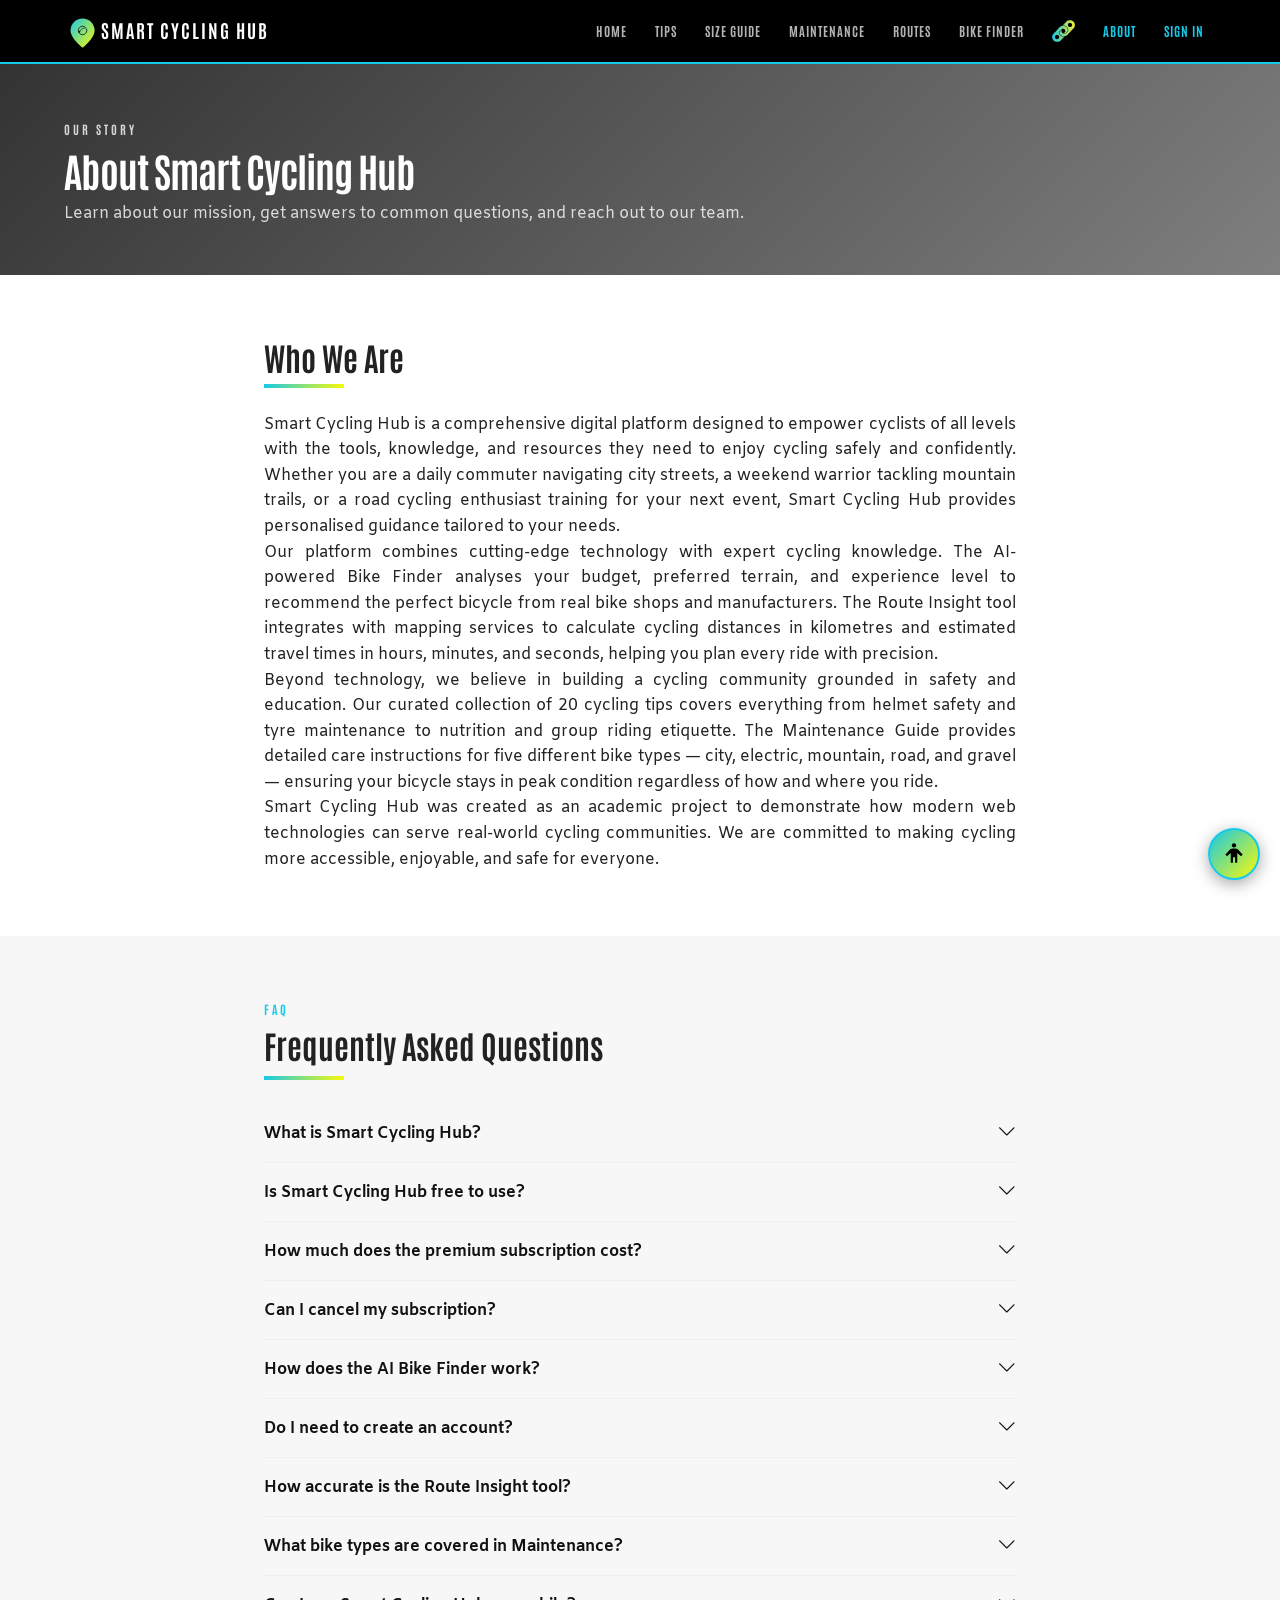
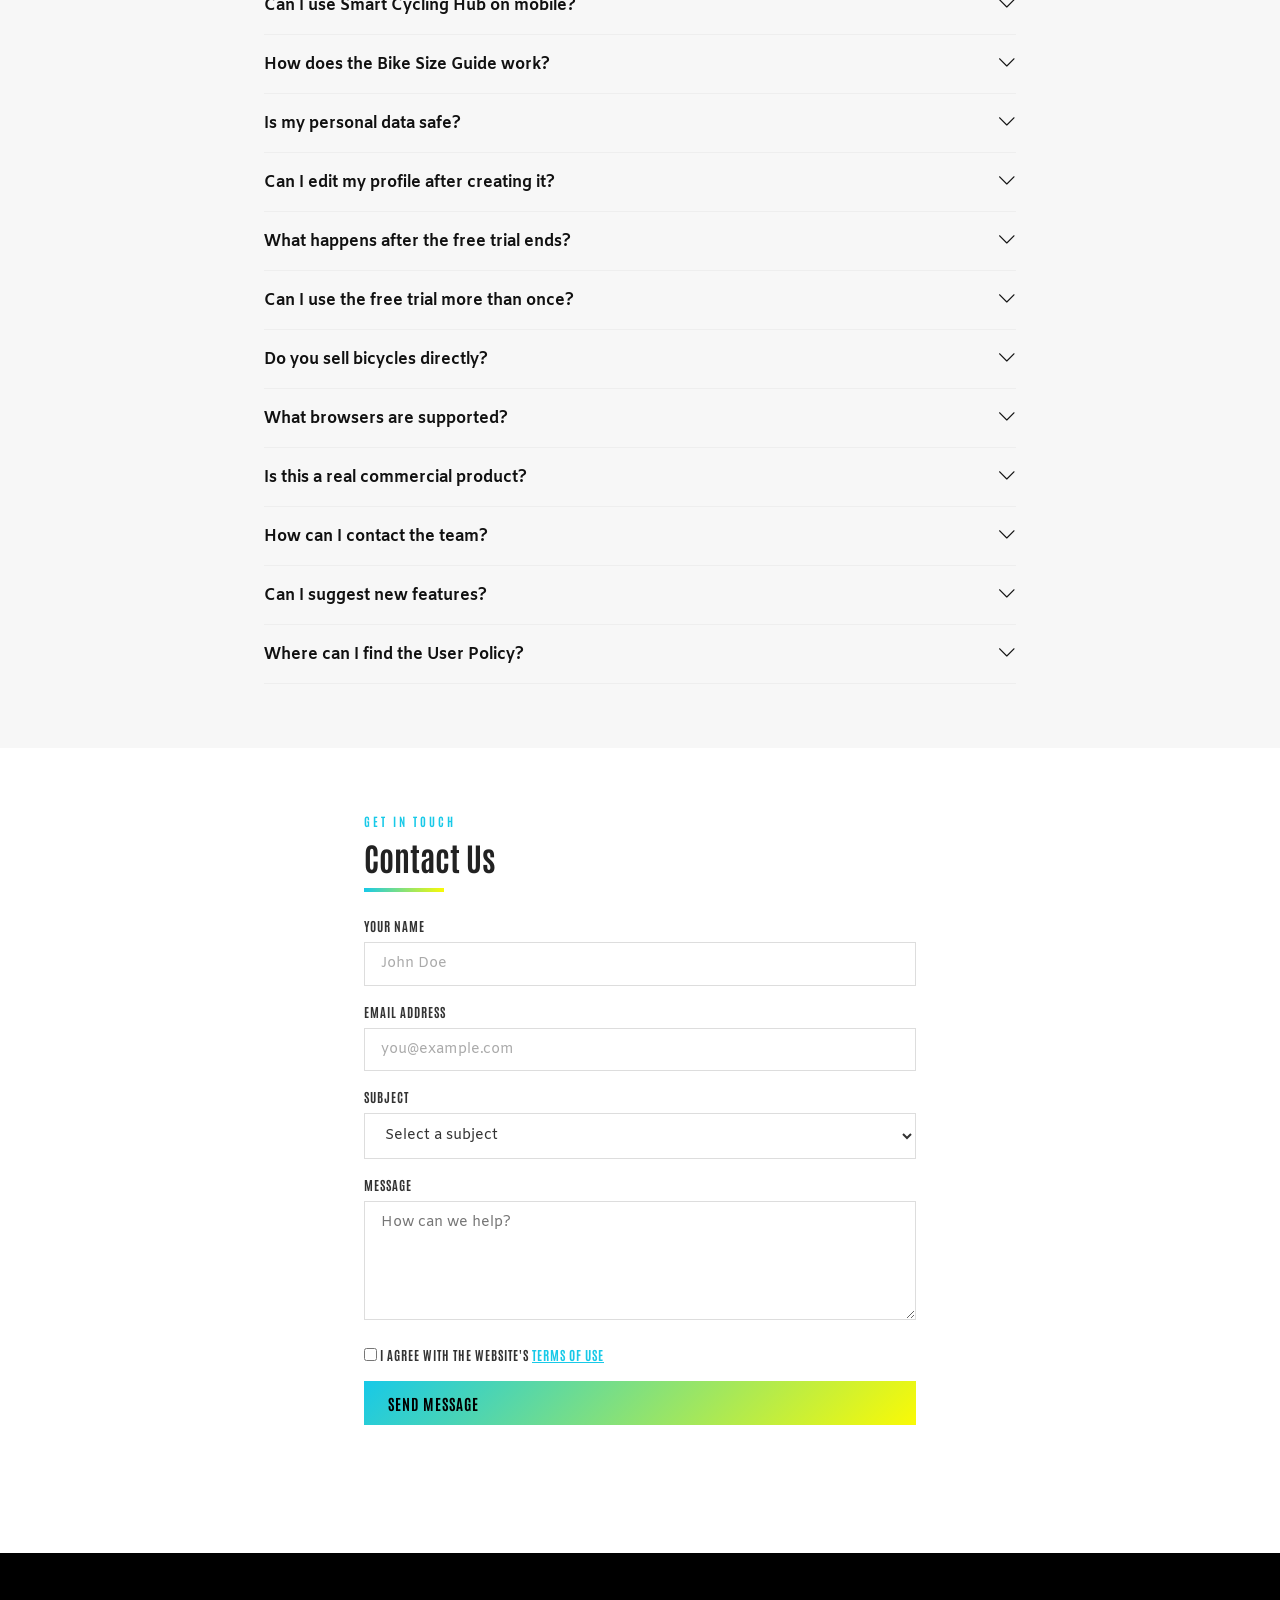
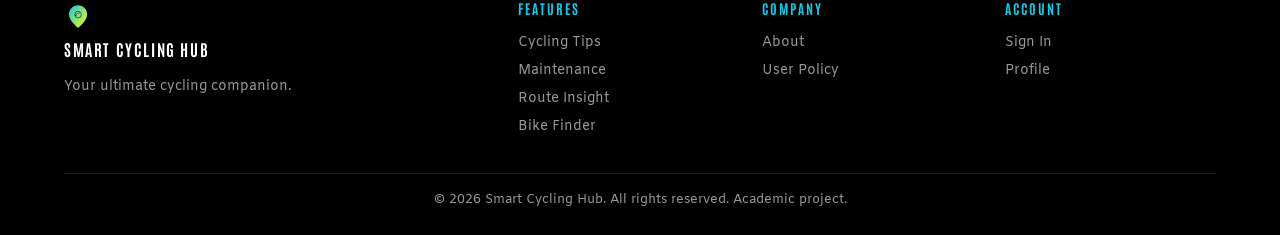
==== commit e3c06ab0: "Add files via upload" ====
--- a/about.html
+++ b/about.html
@@ -16,6 +16,7 @@
       href="https://cdn.jsdelivr.net/npm/bootstrap-icons@1.11.3/font/bootstrap-icons.min.css"
     />
     <link rel="stylesheet" href="style.css?v=9" />
+      <link rel="stylesheet" href="accessibility.css" />
   </head>
   <body>
     <a href="#main-content" class="skip-link">Skip to main content</a>
@@ -410,6 +411,7 @@
             <input type="hidden" name="_subject" value="New Contact Form Submission — Smart Cycling Hub">
             <input type="hidden" name="_captcha" value="true">
             <input type="hidden" name="_template" value="table">
+            <input type="hidden" name="_url" value="https://ferfaria.github.io/smart-cycling-hub/">
             <input type="hidden" name="_next" id="formNextUrl">
             <input type="text" name="_honey" style="display:none">
 
@@ -572,5 +574,6 @@
         }
       })();
     </script>
+      <script src="accessibility.js"></script>
   </body>
 </html>
--- a/accessibility.css
+++ b/accessibility.css
@@ -0,0 +1,293 @@
+/* ==========================================================
+   Accessibility Widget — Smart Cycling Hub
+   Standalone additive component. Does NOT modify existing CSS.
+   ========================================================== */
+
+/* ---------- Floating Trigger Button ---------- */
+#a11y-trigger {
+  position: fixed;
+  bottom: 1.25rem;
+  right: 1.25rem;
+  z-index: 10000;
+  width: 52px;
+  height: 52px;
+  border-radius: 50%;
+  border: 2px solid #17C9E8;
+  background: linear-gradient(135deg, #17C9E8, #FAFA05);
+  color: #000;
+  cursor: pointer;
+  display: flex;
+  align-items: center;
+  justify-content: center;
+  box-shadow: 0 4px 16px rgba(0, 0, 0, 0.35);
+  transition: transform 0.2s, box-shadow 0.2s;
+}
+#a11y-trigger:hover,
+#a11y-trigger:focus-visible {
+  transform: translateY(-2px) scale(1.05);
+  box-shadow: 0 6px 24px rgba(23, 201, 232, 0.45);
+}
+#a11y-trigger svg {
+  width: 26px;
+  height: 26px;
+  fill: #000;
+}
+
+/* ---------- Panel Overlay ---------- */
+#a11y-overlay {
+  position: fixed;
+  inset: 0;
+  z-index: 10001;
+  background: rgba(0, 0, 0, 0.5);
+  opacity: 0;
+  visibility: hidden;
+  transition: opacity 0.25s, visibility 0.25s;
+}
+#a11y-overlay.a11y-open {
+  opacity: 1;
+  visibility: visible;
+}
+
+/* ---------- Panel ---------- */
+#a11y-panel {
+  position: fixed;
+  bottom: 5rem;
+  right: 1.25rem;
+  z-index: 10002;
+  width: 320px;
+  max-height: calc(100vh - 7rem);
+  background: #111;
+  border: 1px solid rgba(23, 201, 232, 0.3);
+  border-radius: 12px;
+  box-shadow: 0 12px 40px rgba(0, 0, 0, 0.6);
+  padding: 1.5rem;
+  overflow-y: auto;
+  transform: translateY(20px) scale(0.95);
+  opacity: 0;
+  visibility: hidden;
+  transition: transform 0.25s, opacity 0.25s, visibility 0.25s;
+}
+#a11y-panel.a11y-open {
+  transform: translateY(0) scale(1);
+  opacity: 1;
+  visibility: visible;
+}
+
+/* Scrollbar styling */
+#a11y-panel::-webkit-scrollbar { width: 6px; }
+#a11y-panel::-webkit-scrollbar-track { background: transparent; }
+#a11y-panel::-webkit-scrollbar-thumb { background: rgba(23, 201, 232, 0.3); border-radius: 3px; }
+
+/* ---------- Panel Header ---------- */
+.a11y-header {
+  display: flex;
+  align-items: center;
+  justify-content: space-between;
+  margin-bottom: 0.75rem;
+}
+.a11y-header h2 {
+  font-family: 'Antonio', sans-serif;
+  font-size: 1.25rem;
+  font-weight: 700;
+  letter-spacing: 1px;
+  color: #17C9E8;
+  margin: 0;
+}
+.a11y-close {
+  background: none;
+  border: none;
+  color: #aaa;
+  font-size: 1.5rem;
+  cursor: pointer;
+  line-height: 1;
+  padding: 0.25rem;
+  border-radius: 4px;
+  transition: color 0.15s;
+}
+.a11y-close:hover,
+.a11y-close:focus-visible {
+  color: #fff;
+}
+
+/* Divider */
+.a11y-divider {
+  height: 2px;
+  background: linear-gradient(90deg, #17C9E8, #FAFA05);
+  border: none;
+  margin-bottom: 1rem;
+}
+
+/* ---------- Option Buttons ---------- */
+.a11y-options {
+  display: flex;
+  flex-direction: column;
+  gap: 0.5rem;
+}
+.a11y-option {
+  display: flex;
+  align-items: center;
+  gap: 0.75rem;
+  width: 100%;
+  padding: 0.75rem 1rem;
+  background: rgba(255, 255, 255, 0.05);
+  border: 1px solid rgba(255, 255, 255, 0.1);
+  border-radius: 8px;
+  color: #eee;
+  font-family: 'Amiko', sans-serif;
+  font-size: 0.9rem;
+  cursor: pointer;
+  transition: background 0.15s, border-color 0.15s, transform 0.15s;
+  text-align: left;
+}
+.a11y-option:hover {
+  background: rgba(23, 201, 232, 0.1);
+  border-color: rgba(23, 201, 232, 0.3);
+  transform: translateX(2px);
+}
+.a11y-option:focus-visible {
+  outline: 2px solid #17C9E8;
+  outline-offset: 2px;
+}
+.a11y-option.a11y-active {
+  background: rgba(23, 201, 232, 0.15);
+  border-color: #17C9E8;
+  color: #fff;
+}
+
+/* Icon area */
+.a11y-icon {
+  display: flex;
+  align-items: center;
+  justify-content: center;
+  width: 36px;
+  height: 36px;
+  border-radius: 6px;
+  background: rgba(23, 201, 232, 0.1);
+  flex-shrink: 0;
+  font-size: 1rem;
+  font-weight: 700;
+  font-family: 'Antonio', sans-serif;
+  color: #17C9E8;
+}
+.a11y-active .a11y-icon {
+  background: rgba(23, 201, 232, 0.25);
+}
+
+/* ---------- Reset Button ---------- */
+.a11y-reset {
+  display: block;
+  width: 100%;
+  margin-top: 0.75rem;
+  padding: 0.65rem 1rem;
+  background: transparent;
+  border: 1px solid rgba(255, 255, 255, 0.15);
+  border-radius: 8px;
+  color: #aaa;
+  font-family: 'Antonio', sans-serif;
+  font-size: 0.85rem;
+  font-weight: 700;
+  letter-spacing: 1px;
+  text-transform: uppercase;
+  cursor: pointer;
+  transition: color 0.15s, border-color 0.15s, background 0.15s;
+}
+.a11y-reset:hover,
+.a11y-reset:focus-visible {
+  color: #fff;
+  border-color: rgba(250, 250, 5, 0.4);
+  background: rgba(250, 250, 5, 0.05);
+}
+
+/* ---------- Body-level accessibility classes ---------- */
+
+/* Dark Mode */
+body.a11y-dark-mode {
+  background: #0a0a0a !important;
+  color: #e0e0e0 !important;
+}
+body.a11y-dark-mode section,
+body.a11y-dark-mode .container,
+body.a11y-dark-mode .feature-card,
+body.a11y-dark-mode .tip-card,
+body.a11y-dark-mode .form-light,
+body.a11y-dark-mode .faq-answer {
+  background-color: #111 !important;
+  color: #e0e0e0 !important;
+}
+body.a11y-dark-mode footer {
+  background: #0a0a0a !important;
+}
+
+/* High Contrast */
+body.a11y-high-contrast {
+  filter: contrast(1.4) !important;
+}
+
+/* Highlight Links */
+body.a11y-highlight-links a {
+  outline: 2px solid #FAFA05 !important;
+  outline-offset: 2px;
+  background-color: rgba(250, 250, 5, 0.1) !important;
+}
+body.a11y-highlight-links a:focus-visible {
+  outline: 3px solid #FAFA05 !important;
+}
+
+/* Reduce Motion */
+body.a11y-reduce-motion,
+body.a11y-reduce-motion * {
+  animation-duration: 0.01ms !important;
+  animation-iteration-count: 1 !important;
+  transition-duration: 0.01ms !important;
+  scroll-behavior: auto !important;
+}
+
+/* Click Speed — larger click targets */
+body.a11y-click-speed a,
+body.a11y-click-speed button,
+body.a11y-click-speed input,
+body.a11y-click-speed select,
+body.a11y-click-speed textarea,
+body.a11y-click-speed [tabindex] {
+  min-height: 44px !important;
+  min-width: 44px !important;
+}
+body.a11y-click-speed .a11y-option,
+body.a11y-click-speed .a11y-reset,
+body.a11y-click-speed #a11y-trigger {
+  min-height: unset !important;
+  min-width: unset !important;
+}
+
+/* ---------- Mobile responsive ---------- */
+@media (max-width: 480px) {
+  #a11y-panel {
+    right: 0.75rem;
+    left: 0.75rem;
+    width: auto;
+    bottom: 4.5rem;
+    max-height: calc(100vh - 6rem);
+  }
+  #a11y-trigger {
+    bottom: 0.75rem;
+    right: 0.75rem;
+    width: 46px;
+    height: 46px;
+  }
+  #a11y-trigger svg {
+    width: 22px;
+    height: 22px;
+  }
+}
+
+/* ---------- Reduced motion for widget itself ---------- */
+@media (prefers-reduced-motion: reduce) {
+  #a11y-panel,
+  #a11y-overlay,
+  #a11y-trigger,
+  .a11y-option,
+  .a11y-reset,
+  .a11y-close {
+    transition-duration: 0.01ms !important;
+  }
+}
